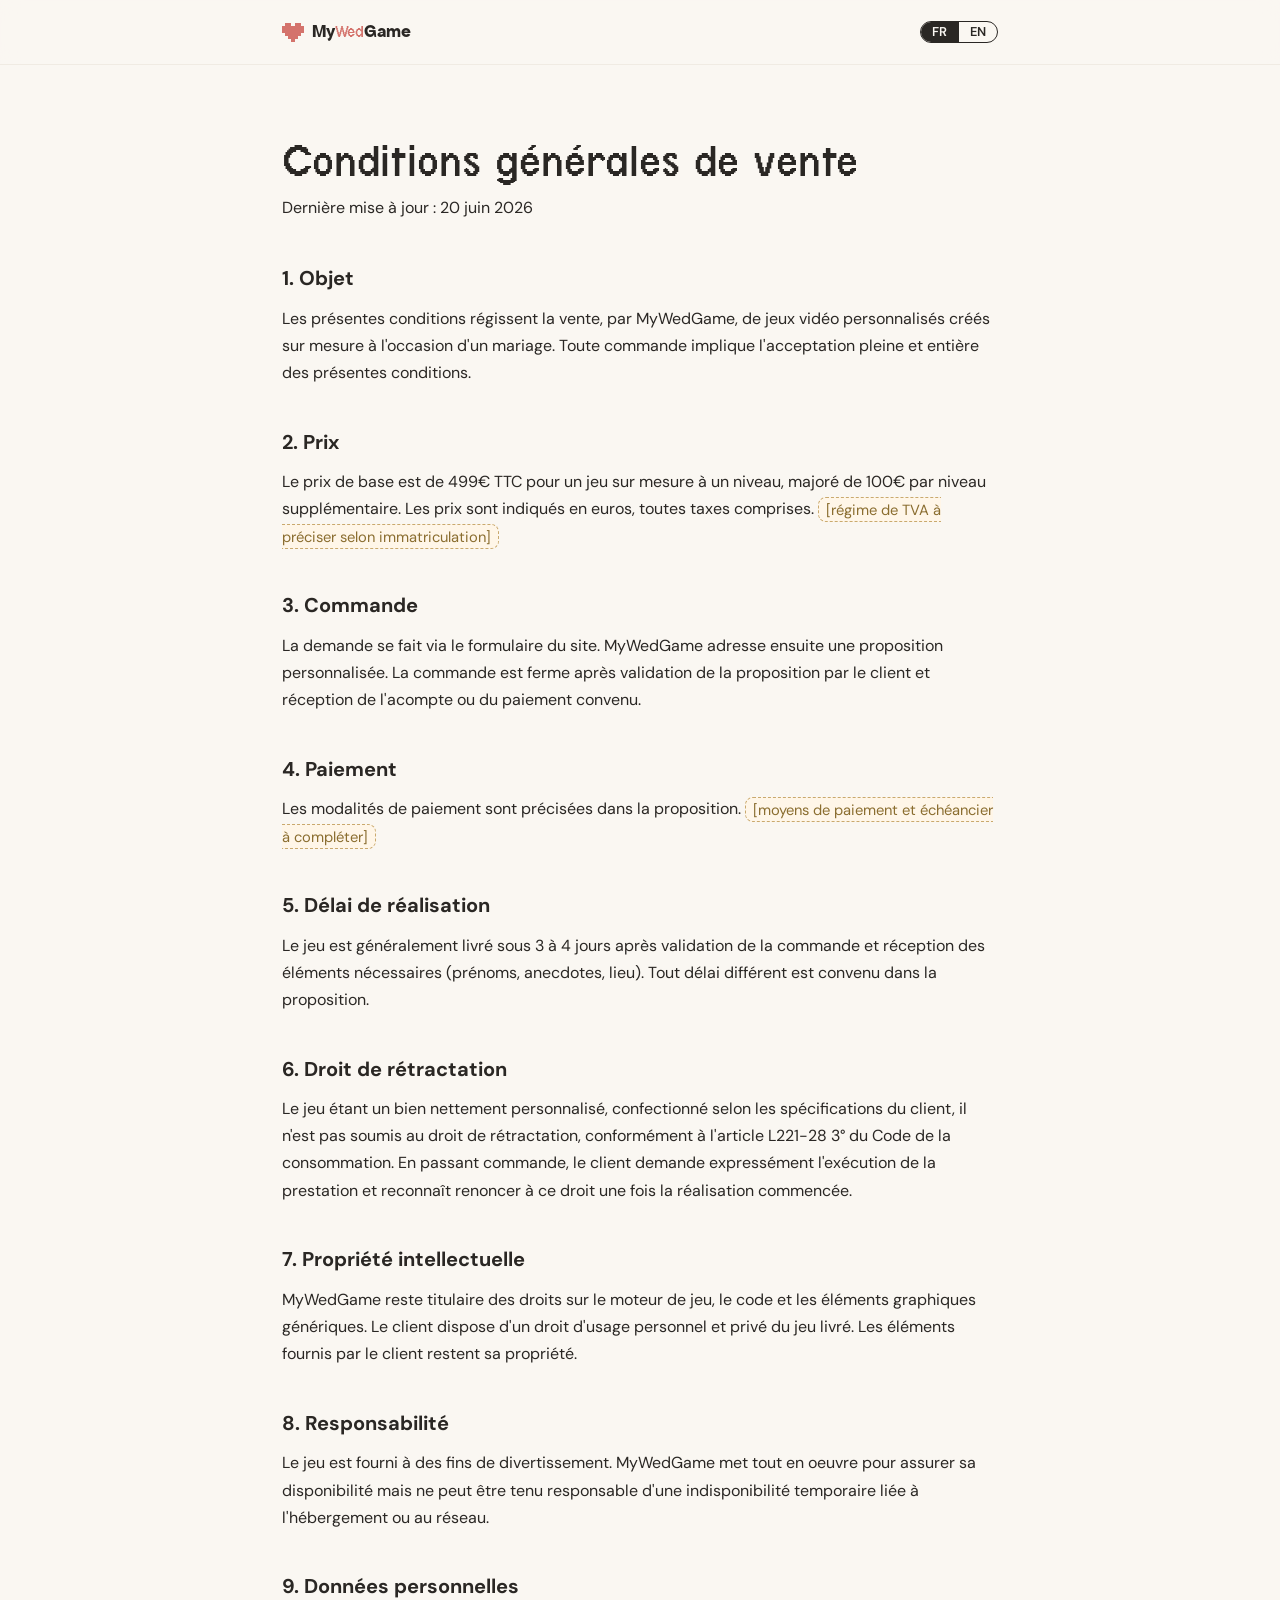
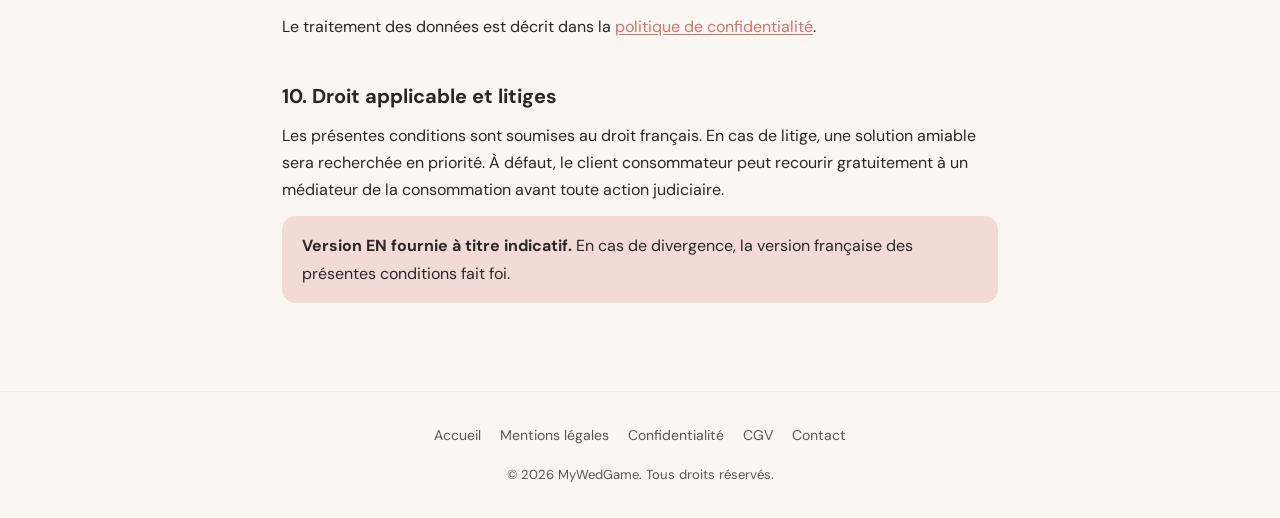
==== cgv.html @ f238ae5a "Pages légales : Mentions légales, Confidentialité, CGV, Contact - 4 pages utilitaires bilingues FR/E" ====
<!DOCTYPE html>
<html lang="fr">
<head>
  <meta charset="UTF-8">
  <meta name="viewport" content="width=device-width, initial-scale=1.0">
  <title>Conditions générales de vente : MyWedGame</title>
  <meta name="description" content="Conditions générales de vente des jeux vidéo personnalisés MyWedGame.">
  <meta name="robots" content="index, follow">
  <link rel="canonical" href="https://mywedgame.com/cgv">
  <link rel="icon" type="image/png" sizes="96x96" href="/favicon-96.png">
  <link rel="icon" type="image/svg+xml" href="/favicon.svg">
  <link rel="apple-touch-icon" href="/apple-touch-icon.png">
  <link rel="preconnect" href="https://fonts.googleapis.com">
  <link rel="preconnect" href="https://fonts.gstatic.com" crossorigin>
  <link href="https://fonts.googleapis.com/css2?family=DM+Sans:ital,wght@0,400;0,500;0,700;1,400&display=swap" rel="stylesheet">
  <link rel="stylesheet" href="/legal.css">
</head>
<body>
  <header class="legal-header">
    <div class="legal-ctn">
      <a class="legal-logo" data-fr="/" data-en="/en" href="/" aria-label="MyWedGame, retour à l'accueil">
        <svg viewBox="0 0 7 6" width="22" height="19" shape-rendering="crispEdges" fill="#D4736C" aria-hidden="true"><rect x="1" y="0" width="2" height="1"/><rect x="4" y="0" width="2" height="1"/><rect x="0" y="1" width="7" height="2"/><rect x="1" y="3" width="5" height="1"/><rect x="2" y="4" width="3" height="1"/><rect x="3" y="5" width="1" height="1"/></svg>
        <span class="logo-text">My<span class="logo-wed">Wed</span>Game</span>
      </a>
      <div class="lang-toggle">
        <button class="lang-btn active" data-lang="fr">FR</button>
        <button class="lang-btn" data-lang="en">EN</button>
      </div>
    </div>
  </header>

  <main class="legal-main">
    <article class="legal-article legal-ctn">
      <h1><span class="fr">Conditions générales de vente</span><span class="en">Terms of sale</span></h1>
      <p class="legal-updated"><span class="fr">Dernière mise à jour : 20 juin 2026</span><span class="en">Last updated: 20 June 2026</span></p>

      <h2><span class="fr">1. Objet</span><span class="en">1. Purpose</span></h2>
      <p>
        <span class="fr">Les présentes conditions régissent la vente, par MyWedGame, de jeux vidéo personnalisés créés sur mesure à l'occasion d'un mariage. Toute commande implique l'acceptation pleine et entière des présentes conditions.</span>
        <span class="en">These terms govern the sale, by MyWedGame, of custom video games created for a wedding. Any order implies full acceptance of these terms.</span>
      </p>

      <h2><span class="fr">2. Prix</span><span class="en">2. Prices</span></h2>
      <p>
        <span class="fr">Le prix de base est de 499&euro; TTC pour un jeu sur mesure à un niveau, majoré de 100&euro; par niveau supplémentaire. Les prix sont indiqués en euros, toutes taxes comprises. <span class="legal-fill">[régime de TVA à préciser selon immatriculation]</span></span>
        <span class="en">The base price is &euro;499 incl. tax for a one-level custom game, plus &euro;100 per additional level. Prices are shown in euros, all taxes included. <span class="legal-fill">[VAT regime to be specified upon registration]</span></span>
      </p>

      <h2><span class="fr">3. Commande</span><span class="en">3. Ordering</span></h2>
      <p>
        <span class="fr">La demande se fait via le formulaire du site. MyWedGame adresse ensuite une proposition personnalisée. La commande est ferme après validation de la proposition par le client et réception de l'acompte ou du paiement convenu.</span>
        <span class="en">Requests are made through the site's form. MyWedGame then sends a personalized proposal. The order becomes firm once the client approves the proposal and the agreed deposit or payment is received.</span>
      </p>

      <h2><span class="fr">4. Paiement</span><span class="en">4. Payment</span></h2>
      <p>
        <span class="fr">Les modalités de paiement sont précisées dans la proposition. <span class="legal-fill">[moyens de paiement et échéancier à compléter]</span></span>
        <span class="en">Payment terms are set out in the proposal. <span class="legal-fill">[payment methods and schedule to be completed]</span></span>
      </p>

      <h2><span class="fr">5. Délai de réalisation</span><span class="en">5. Delivery time</span></h2>
      <p>
        <span class="fr">Le jeu est généralement livré sous 3 à 4 jours après validation de la commande et réception des éléments nécessaires (prénoms, anecdotes, lieu). Tout délai différent est convenu dans la proposition.</span>
        <span class="en">The game is usually delivered within 3 to 4 days after the order is confirmed and the required materials are received (names, anecdotes, venue). Any different timeline is agreed in the proposal.</span>
      </p>

      <h2><span class="fr">6. Droit de rétractation</span><span class="en">6. Right of withdrawal</span></h2>
      <p>
        <span class="fr">Le jeu étant un bien nettement personnalisé, confectionné selon les spécifications du client, il n'est pas soumis au droit de rétractation, conformément à l'article L221-28 3° du Code de la consommation. En passant commande, le client demande expressément l'exécution de la prestation et reconnaît renoncer à ce droit une fois la réalisation commencée.</span>
        <span class="en">As the game is a clearly personalized item made to the client's specifications, it is not subject to the right of withdrawal, in accordance with Article L221-28 3° of the French Consumer Code. By placing an order, the client expressly requests performance of the service and acknowledges waiving this right once production has begun.</span>
      </p>

      <h2><span class="fr">7. Propriété intellectuelle</span><span class="en">7. Intellectual property</span></h2>
      <p>
        <span class="fr">MyWedGame reste titulaire des droits sur le moteur de jeu, le code et les éléments graphiques génériques. Le client dispose d'un droit d'usage personnel et privé du jeu livré. Les éléments fournis par le client restent sa propriété.</span>
        <span class="en">MyWedGame retains the rights to the game engine, code and generic graphic assets. The client receives a personal, private right to use the delivered game. Materials provided by the client remain their property.</span>
      </p>

      <h2><span class="fr">8. Responsabilité</span><span class="en">8. Liability</span></h2>
      <p>
        <span class="fr">Le jeu est fourni à des fins de divertissement. MyWedGame met tout en oeuvre pour assurer sa disponibilité mais ne peut être tenu responsable d'une indisponibilité temporaire liée à l'hébergement ou au réseau.</span>
        <span class="en">The game is provided for entertainment purposes. MyWedGame does its best to ensure availability but cannot be held liable for temporary unavailability due to hosting or network issues.</span>
      </p>

      <h2><span class="fr">9. Données personnelles</span><span class="en">9. Personal data</span></h2>
      <p>
        <span class="fr">Le traitement des données est décrit dans la <a data-fr="/confidentialite" data-en="/confidentialite?lang=en" href="/confidentialite">politique de confidentialité</a>.</span>
        <span class="en">Data processing is described in the <a data-fr="/confidentialite" data-en="/confidentialite?lang=en" href="/confidentialite">privacy policy</a>.</span>
      </p>

      <h2><span class="fr">10. Droit applicable et litiges</span><span class="en">10. Governing law and disputes</span></h2>
      <p>
        <span class="fr">Les présentes conditions sont soumises au droit français. En cas de litige, une solution amiable sera recherchée en priorité. À défaut, le client consommateur peut recourir gratuitement à un médiateur de la consommation avant toute action judiciaire.</span>
        <span class="en">These terms are governed by French law. In the event of a dispute, an amicable solution will be sought first. Failing that, a consumer client may use a free consumer mediator before any legal action.</span>
      </p>

      <p class="legal-note">
        <span class="fr"><strong>Version EN fournie à titre indicatif.</strong> En cas de divergence, la version française des présentes conditions fait foi.</span>
        <span class="en"><strong>The EN version is provided for convenience.</strong> In case of discrepancy, the French version of these terms prevails.</span>
      </p>
    </article>
  </main>

  <footer class="legal-footer">
    <div class="legal-ctn">
      <nav>
        <a data-fr="/" data-en="/en" href="/"><span class="fr">Accueil</span><span class="en">Home</span></a>
        <a data-fr="/mentions-legales" data-en="/mentions-legales?lang=en" href="/mentions-legales"><span class="fr">Mentions légales</span><span class="en">Legal notice</span></a>
        <a data-fr="/confidentialite" data-en="/confidentialite?lang=en" href="/confidentialite"><span class="fr">Confidentialité</span><span class="en">Privacy</span></a>
        <a data-fr="/cgv" data-en="/cgv?lang=en" href="/cgv"><span class="fr">CGV</span><span class="en">Terms</span></a>
        <a data-fr="/contact" data-en="/contact?lang=en" href="/contact"><span class="fr">Contact</span><span class="en">Contact</span></a>
      </nav>
      <p class="legal-copy">&copy; 2026 MyWedGame. <span class="fr">Tous droits réservés.</span><span class="en">All rights reserved.</span></p>
    </div>
  </footer>

  <script src="/legal.js"></script>
</body>
</html>
---- legal.css ----
/* Styles partagés des pages utilitaires (mentions légales, confidentialité, CGV, contact). */
@font-face { font-family: 'Apfel Grotezk'; src: url('fonts/ApfelGrotezk-Regular.woff2') format('woff2'); font-weight: 400; font-style: normal; font-display: swap; }
@font-face { font-family: 'Apfel Grotezk'; src: url('fonts/ApfelGrotezk-Fett.woff2') format('woff2'); font-weight: 700; font-style: normal; font-display: swap; }
@font-face { font-family: 'Terminal Grotesque'; src: url('fonts/terminal-grotesque-webfont.woff2') format('woff2'); font-weight: 400; font-style: normal; font-display: swap; }

:root {
  --cream: #FAF7F2;
  --cream-dark: #F0EBE3;
  --charcoal: #2A2724;
  --charcoal-light: #5C5653;
  --coral: #D4736C;
  --coral-hover: #BD5B54;
  --coral-light: #F2DAD7;
  --gold: #C9A96E;
  --dark: #1C1917;
}

* { margin: 0; padding: 0; box-sizing: border-box; }

/* La langue est portée par l'attribut lang du <html> (FR par défaut, EN via le sélecteur). */
html:not([lang="en"]) .en { display: none !important; }
html[lang="en"] .fr { display: none !important; }

body {
  font-family: 'DM Sans', system-ui, sans-serif;
  color: var(--charcoal);
  background: var(--cream);
  line-height: 1.7;
  -webkit-font-smoothing: antialiased;
}

.legal-ctn { max-width: 780px; margin: 0 auto; padding: 0 clamp(1.25rem, 5vw, 2rem); }

/* Header */
.legal-header { border-bottom: 1px solid var(--cream-dark); background: rgba(250,247,242,0.9); backdrop-filter: blur(10px); position: sticky; top: 0; z-index: 10; }
.legal-header .legal-ctn { display: flex; align-items: center; justify-content: space-between; height: 64px; }
.legal-logo { display: inline-flex; align-items: center; gap: 0.5rem; text-decoration: none; color: var(--charcoal); }
.legal-logo svg { display: block; }
.legal-logo .logo-text { font-family: 'Apfel Grotezk', sans-serif; font-weight: 700; font-size: 1.15rem; letter-spacing: -0.01em; }
.legal-logo .logo-wed { font-family: 'Terminal Grotesque', sans-serif; color: var(--coral); font-weight: 400; }

.lang-toggle { display: flex; border: 1.5px solid var(--charcoal); border-radius: 100px; overflow: hidden; }
.lang-btn { font: inherit; font-size: 0.8rem; font-weight: 600; padding: 0.25rem 0.7rem; background: transparent; color: var(--charcoal); border: none; cursor: pointer; line-height: 1; }
.lang-btn.active { background: var(--charcoal); color: var(--cream); }

/* Article */
.legal-main { padding: clamp(2.5rem, 6vw, 4.5rem) 0 1rem; }
.legal-article h1 { font-family: 'Terminal Grotesque', sans-serif; font-weight: 400; font-size: clamp(2rem, 6vw, 3rem); line-height: 1.05; margin-bottom: 0.4rem; }
.legal-updated { color: var(--charcoal-light); font-size: 0.9rem; margin-bottom: 2.5rem; }
.legal-article h2 { font-size: 1.25rem; font-weight: 700; margin: 2.4rem 0 0.6rem; }
.legal-article h3 { font-size: 1.02rem; font-weight: 700; margin: 1.4rem 0 0.3rem; }
.legal-article p, .legal-article li { color: var(--charcoal); font-size: 1rem; }
.legal-article p + p { margin-top: 0.8rem; }
.legal-article ul, .legal-article ol { margin: 0.6rem 0 0.6rem 1.4rem; }
.legal-article li { margin-bottom: 0.35rem; }
.legal-article a { color: var(--coral); text-decoration: underline; text-underline-offset: 2px; }
.legal-article a:hover { color: var(--coral-hover); }
.legal-article strong { font-weight: 700; }

/* Encadré (note / avertissement doux) */
.legal-note { background: var(--coral-light); border-radius: 14px; padding: 1rem 1.25rem; margin: 1.5rem 0; font-size: 0.95rem; }
.legal-fill { background: #FFF6E8; border: 1px dashed var(--gold); border-radius: 8px; padding: 0.1rem 0.45rem; font-size: 0.92em; color: #8a6d2f; }

/* Contact spécifique */
.legal-contact-card { background: white; border-radius: 18px; box-shadow: 0 4px 24px rgba(0,0,0,0.06); padding: clamp(1.5rem, 4vw, 2.5rem); margin-top: 1.5rem; }
.legal-contact-card a.btn { display: inline-block; margin-top: 0.5rem; background: var(--coral); color: white; text-decoration: none; padding: 0.7rem 1.4rem; border-radius: 100px; font-weight: 600; }
.legal-contact-card a.btn:hover { background: var(--coral-hover); }

/* Footer */
.legal-footer { border-top: 1px solid var(--cream-dark); margin-top: 3rem; padding: 2rem 0; }
.legal-footer .legal-ctn { display: flex; flex-wrap: wrap; gap: 0.6rem 1.4rem; align-items: center; justify-content: center; text-align: center; }
.legal-footer nav { display: flex; flex-wrap: wrap; gap: 0.4rem 1.2rem; justify-content: center; }
.legal-footer a { color: var(--charcoal-light); text-decoration: none; font-size: 0.88rem; }
.legal-footer a:hover { color: var(--coral); }
.legal-footer .legal-copy { width: 100%; text-align: center; color: var(--charcoal-light); font-size: 0.82rem; margin-top: 0.4rem; }
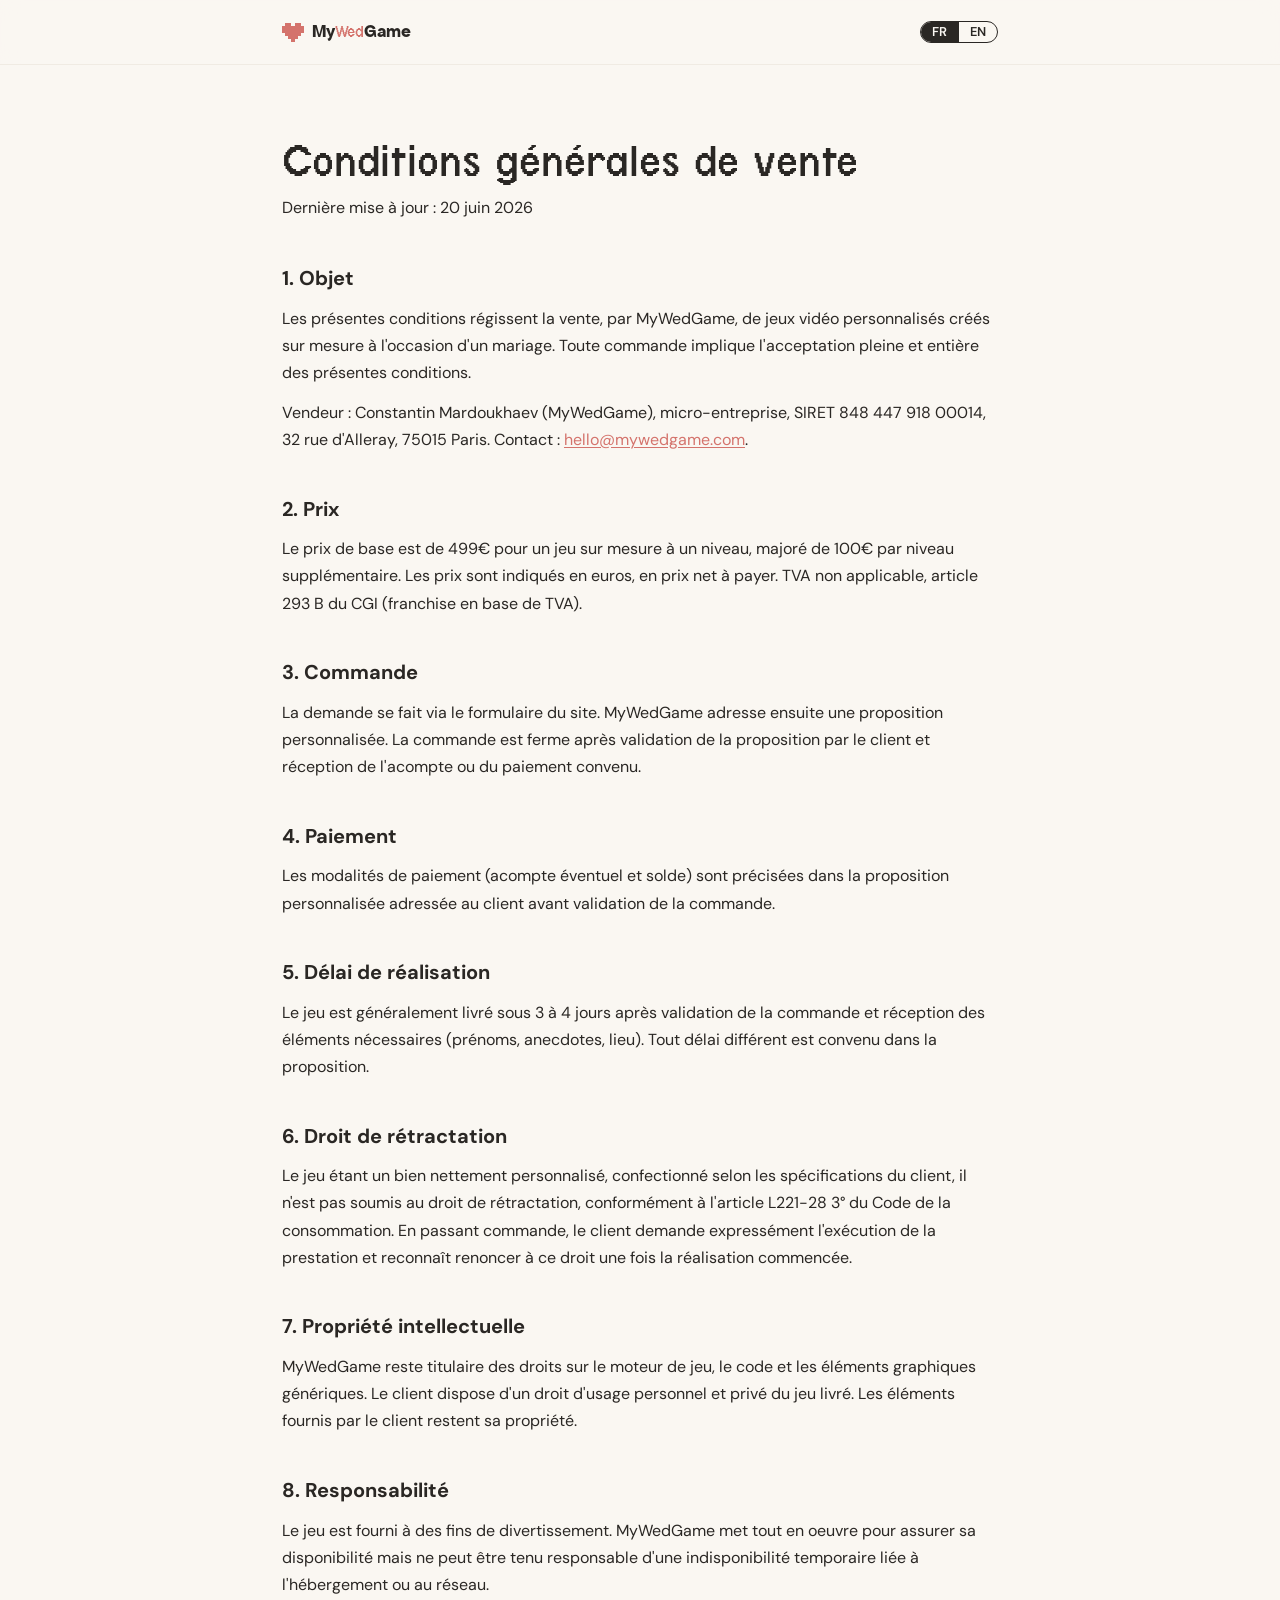
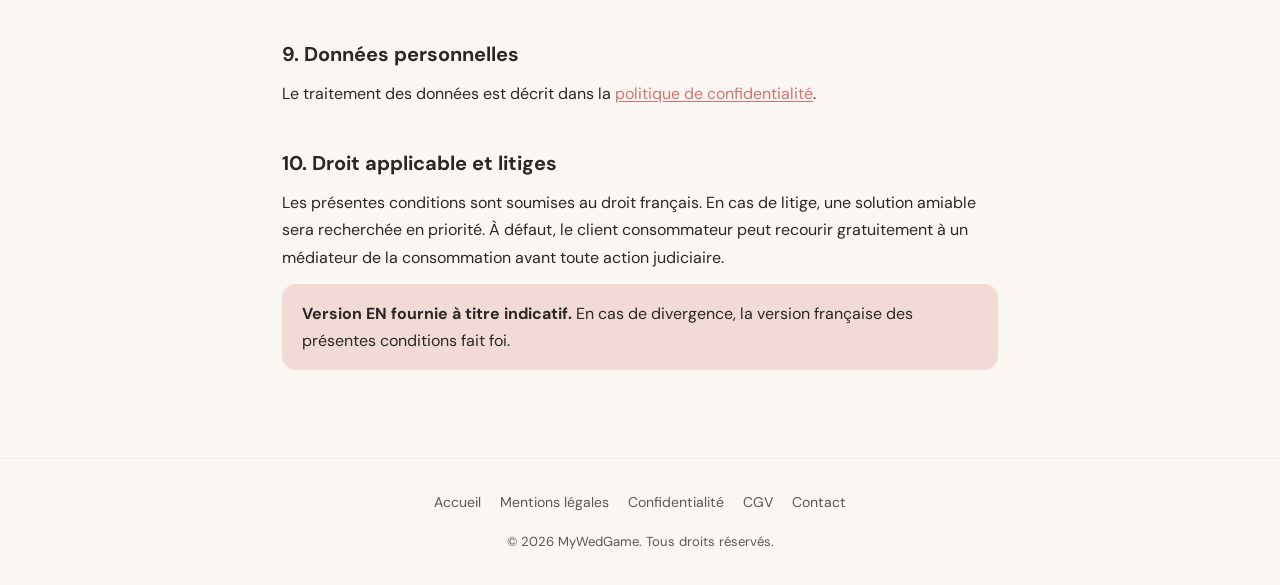
==== commit 4170b812: "Pages légales : vraies infos micro-entreprise FR Éditeur/vendeur/responsable de traitement : Constan" ====
--- a/cgv.html
+++ b/cgv.html
@@ -39,11 +39,15 @@
         <span class="fr">Les présentes conditions régissent la vente, par MyWedGame, de jeux vidéo personnalisés créés sur mesure à l'occasion d'un mariage. Toute commande implique l'acceptation pleine et entière des présentes conditions.</span>
         <span class="en">These terms govern the sale, by MyWedGame, of custom video games created for a wedding. Any order implies full acceptance of these terms.</span>
       </p>
+      <p>
+        <span class="fr">Vendeur : Constantin Mardoukhaev (MyWedGame), micro-entreprise, SIRET 848 447 918 00014, 32 rue d'Alleray, 75015 Paris. Contact : <a href="mailto:hello@mywedgame.com">hello@mywedgame.com</a>.</span>
+        <span class="en">Seller: Constantin Mardoukhaev (MyWedGame), micro-entreprise, SIRET 848 447 918 00014, 32 rue d'Alleray, 75015 Paris, France. Contact: <a href="mailto:hello@mywedgame.com">hello@mywedgame.com</a>.</span>
+      </p>
 
       <h2><span class="fr">2. Prix</span><span class="en">2. Prices</span></h2>
       <p>
-        <span class="fr">Le prix de base est de 499&euro; TTC pour un jeu sur mesure à un niveau, majoré de 100&euro; par niveau supplémentaire. Les prix sont indiqués en euros, toutes taxes comprises. <span class="legal-fill">[régime de TVA à préciser selon immatriculation]</span></span>
-        <span class="en">The base price is &euro;499 incl. tax for a one-level custom game, plus &euro;100 per additional level. Prices are shown in euros, all taxes included. <span class="legal-fill">[VAT regime to be specified upon registration]</span></span>
+        <span class="fr">Le prix de base est de 499&euro; pour un jeu sur mesure à un niveau, majoré de 100&euro; par niveau supplémentaire. Les prix sont indiqués en euros, en prix net à payer. TVA non applicable, article 293 B du CGI (franchise en base de TVA).</span>
+        <span class="en">The base price is &euro;499 for a one-level custom game, plus &euro;100 per additional level. Prices are shown in euros as the final amount payable. VAT not applicable, Article 293 B of the French tax code (VAT exemption scheme).</span>
       </p>
 
       <h2><span class="fr">3. Commande</span><span class="en">3. Ordering</span></h2>
@@ -54,8 +58,8 @@
 
       <h2><span class="fr">4. Paiement</span><span class="en">4. Payment</span></h2>
       <p>
-        <span class="fr">Les modalités de paiement sont précisées dans la proposition. <span class="legal-fill">[moyens de paiement et échéancier à compléter]</span></span>
-        <span class="en">Payment terms are set out in the proposal. <span class="legal-fill">[payment methods and schedule to be completed]</span></span>
+        <span class="fr">Les modalités de paiement (acompte éventuel et solde) sont précisées dans la proposition personnalisée adressée au client avant validation de la commande.</span>
+        <span class="en">Payment terms (any deposit and balance) are set out in the personalized proposal sent to the client before the order is confirmed.</span>
       </p>
 
       <h2><span class="fr">5. Délai de réalisation</span><span class="en">5. Delivery time</span></h2>
